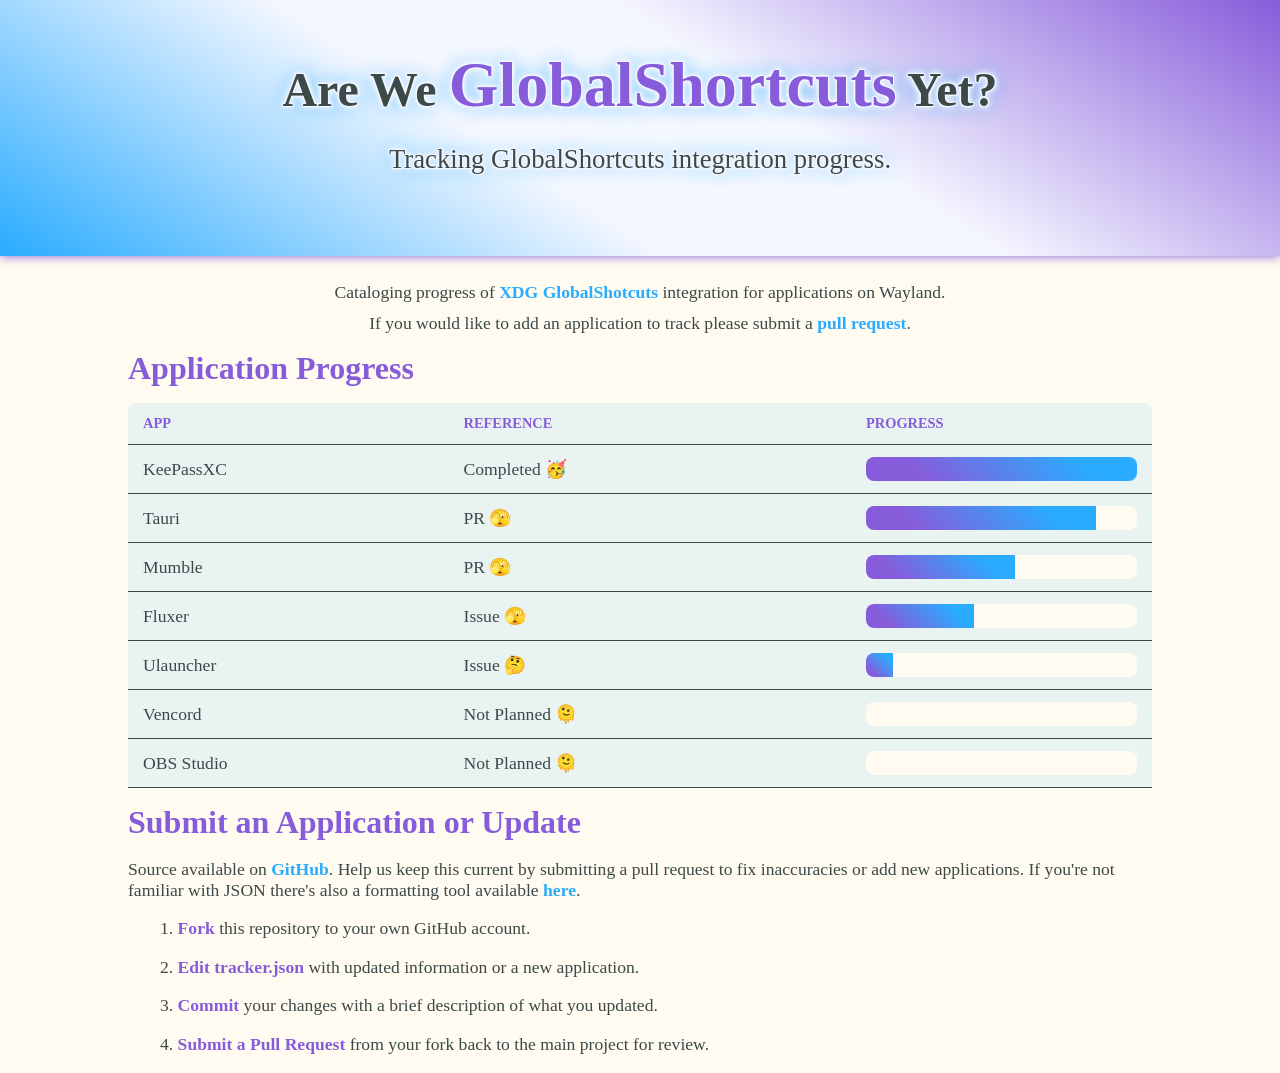
==== index.html @ cee5f689 "add formatting tool" ====
<!DOCTYPE html>
<html>
    <head>
        <meta charset="UTF-8">
        <meta name="viewport" content="width=device-width, initial-scale=1.0">
        <title>Are We GlobalShortcuts Yet?</title>
        <link rel="stylesheet" href="styles/style.css">
    </head>
    <body>
        <div id="header">
            <div id="logo">
                <h1 class="glow" id="title">Are We <a href="#progress">GlobalShortcuts</a> Yet?</h1>
                <h2 class="glow" id="subtitle">Tracking GlobalShortcuts integration progress.</h2>
            </div>
        </div>
        <div id="content">
            <p class="description">
                Cataloging progress of
                <a href="https://flatpak.github.io/xdg-desktop-portal/docs/doc-org.freedesktop.portal.GlobalShortcuts.html" target="_blank">
                XDG GlobalShotcuts</a> integration for applications on Wayland.
            </p>
            <p class="description">
                If you would like to add an application to track please submit a <a href="#contrib">pull request</a>.
            </p>
            <div id="progress" class="section">
                <h1>Application Progress</h1>
            </div>
            <div id="contrib" class="section">
                <h1>Submit an Application or Update</h1>
                <p id="contrib-text">
                    Source available on <a href="https://github.com/AreWeGlobalShortcutsYet/areweglobalshortcutsyet.github.io" target="_blank">GitHub</a>.
                    Help us keep this current by submitting a pull request to fix inaccuracies or add new applications.
                    If you're not familiar with JSON there's also a formatting tool available <a href="/format.html">here</a>.
                </p>
                <div id="contrib-steps">
                    <p>1. <span>Fork</span> this repository to your own GitHub account.</p>
                    <p>2. <span>Edit tracker.json</span> with updated information or a new application.</p>
                    <p>3. <span>Commit</span> your changes with a brief description of what you updated.</p>
                    <p>4. <span>Submit a Pull Request</span> from your fork back to the main project for review.</p>
                </div>
            </div>
        </div>
        <script src="script/main.js"></script>
    </body>
</html>
---- styles/style.css ----
:root {
    color-scheme: light dark;
    --bg: light-dark(#fffbf0, #293737);
    --bg-alt: light-dark(#f5f7ff, #2a3350);
    --fg: light-dark(#3b4949, #faf2db);
    --fg-alt: light-dark(#41362e, #dbe0f2);
    --accent: light-dark(#29acff, #29acff);
    --accent-alt: light-dark(#875cda, #ff004d);
    --logo: url("../assets/images/xdg-portal-light.png");
}

@media (prefers-color-scheme: dark) {
    :root {
        --logo: url("../assets/images/xdg-portal-dark.png");
    }
}

@font-face {
    font-family: ubuntu;
    src: url('../assets/fonts/Ubuntu-Regular.ttf') format('truetype');
}

* {
    font-family: ubuntu;
}

body {
    margin: 0;
    background-color: var(--bg);
    color: var(--fg );
    font-size: 16px;
}

button {
  background-color: var(--accent);
  color: var(--bg);
  border: none;
  padding: 0.75rem 1.5rem;
  font-size: 1rem;
  border-radius: 0.5rem;
  cursor: pointer;
  transition: background-color 0.3s ease, transform 0.1s ease;
}

button:hover {
  background-color: var(--accent-alt);
}

select {
  background-color: var(--accent);
  color: var(--bg);
  border: none;
  text-align: center;
  font-size: 1rem;
  border-radius: 0.5rem;
  cursor: pointer;
  transition: background-color 0.3s ease, transform 0.1s ease;

  appearance: none;
  -webkit-appearance: none;
  -moz-appearance: none;
}

select:hover {
  background-color: var(--accent-alt);
}

select option {
  background-color: var(--bg-alt);
  color: var(--fg);
}

#header {
    display: flex;
    justify-content: center;
    overflow: hidden;
    text-align: center;
    text-shadow: 0 0 2px var(--bg-alt), 0 0 6px var(--bg-alt), 0 0 10px var(--accent);
    background: linear-gradient(33deg, var(--accent) 0%, var(--bg-alt) 40%, var(--bg-alt) 60%, var(--accent-alt) 100%);
    box-shadow: 0px 0px 10px 0px var(--accent-alt);
}

#logo {
    image-rendering: pixelated;
    background-image: var(--logo);
    background-repeat: no-repeat;
    background-position: center;
    background-size: contain;
    margin: auto;
    flex-shrink: 0;
    width: 800px;
    height: 256px;
}

.glow {
  text-shadow: -1px -1px 0 var(--bg-alt), 1px -1px 0 var(--bg-alt), -1px 1px 0 var(--bg-alt), 1px 1px 0 var(--bg-alt), 0 0 2px var(--bg-alt), 0 0 5px var(--bg-alt), 0 0 7px var(--bg-alt), 0 0 9px var(--bg-alt), 0 0 20px var(--accent);;
}

#title {
    font-size: clamp(1.5rem, 5vw, 3rem);
    font-weight: 750;
    margin: auto;
    padding-top: 3rem;
    max-width: 90vw;
    text-align: center;
}

#title a {
    font-size: clamp(2.67rem, 5vw, 4.20rem);
    color: var(--accent-alt);
}

#subtitle {
    font-size: clamp(1.1rem, 3vw, 1.67rem);
    font-weight: 250;
    max-width: 75vw;
    text-align: center;
    margin-inline: auto;
}

#content {
    padding-top: 1rem;
    max-width: 80vw;
    margin: auto;
    font-size: 1.1rem;
    font-weight: 250;
}

.description {
    text-align: center;
    margin: 10px 0px auto auto;
}

a {
    font-weight: 750;
    color: var(--accent);
    text-decoration: none;
}

.section h1 {
    font-size: clamp(1.1rem, 3vw, 2rem);
    color: var(--accent-alt);
    margin: 0;
    padding-top: 1rem;
}

.progress-table {
    width: 100%;
    margin: 1rem auto auto auto;
    border-collapse: collapse;
    text-align: left;
    background-color: color-mix(in srgb, var(--accent), transparent 90%);
    border-radius: 8px 8px 0 0;
    overflow: hidden;
}
.progress-table th, .progress-table td {
    padding: 12px 15px;
    border-bottom: 1px solid var(--fg);
}
.progress-table th {
    font-weight: 750;
    color: var(--accent-alt);
    text-transform: uppercase;
    font-size: 0.9rem;
}
.progress-table td a {
    color: var(--fg);
    text-decoration: none;
    font-weight: 500;
}
.progress-table td a:hover {
    color: var(--accent);
}
.refernce-cell {
    font-size: 1.2rem;
}
.progress-bg {
    background-color: var(--bg);
    border-radius: 8px;
    height: 24px;
    width: 100%;
    display: inline-block;
    vertical-align: middle;
    overflow: hidden;
    margin-right: 8px;
}
.progress-fill {
    background: linear-gradient(45deg, var(--accent-alt) 20%, var(--accent) 80%);
    height: 100%;
    transition: width 0.5s ease-in-out;
}

#contrib-steps {
    padding-left: 2rem;
}

#contrib-steps p span {
    font-weight: 750;
    color: var(--accent-alt)
}

#formatter {
    display: flex;
    gap: 1rem;
    margin: 1rem auto;
    justify-content: center;
}

#editor {
    display: none;
    max-width: 500px;
    margin: auto;
    background: var(--bg-alt);
    padding: 20px;
    border-radius: 8px;
}

#editor p {
    margin: 0.5rem;
}

.editor-form {
    display: flex;
    flex-direction: column;
    gap: 10px;
}

.checkbox-group {
    display: grid;
    grid-template-columns: 2rem calc(100% - 2rem);
    gap: 10px;
}

#btn-submit {
    margin-top: 10px;
}

#btn-cancel {
    background: var(--accent-alt);
}

#output-container {
    display: none;
    margin-top: 2rem;
}

#json-result {
    width: 100%;
    height: 400px;
    font-family: monospace;
    background: var(--bg-alt);
    color: var(--fg);
    padding: 10px;
    border-radius: 8px;
}

.copy-wrapper {
    display: flex;
    justify-content: center;
    margin-top: 10px;
}
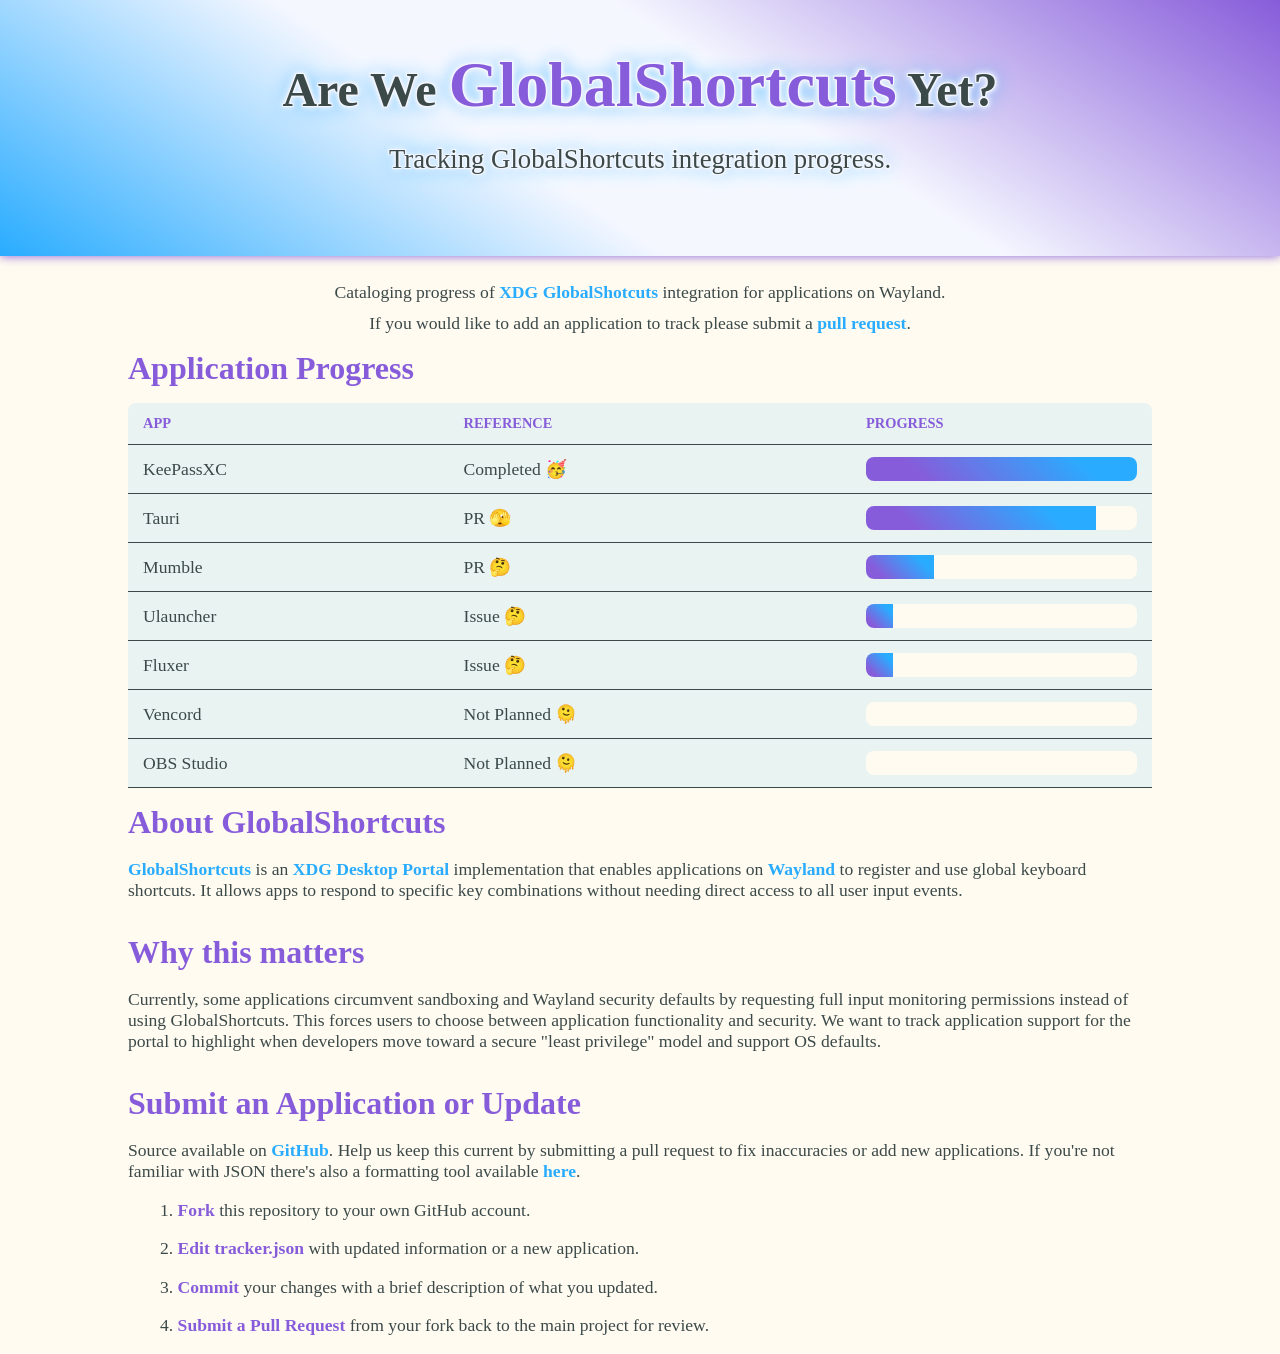
==== commit 079c3150: "oopsie" ====
--- a/index.html
+++ b/index.html
@@ -16,14 +16,26 @@
         <div id="content">
             <p class="description">
                 Cataloging progress of
-                <a href="https://flatpak.github.io/xdg-desktop-portal/docs/doc-org.freedesktop.portal.GlobalShortcuts.html" target="_blank">
-                XDG GlobalShotcuts</a> integration for applications on Wayland.
+                <a href="#about">XDG GlobalShotcuts</a> integration for applications on Wayland.
             </p>
             <p class="description">
                 If you would like to add an application to track please submit a <a href="#contrib">pull request</a>.
             </p>
             <div id="progress" class="section">
                 <h1>Application Progress</h1>
+            </div>
+            <div id="about" class="section">
+                <h1>About GlobalShortcuts</h1>
+                <p>
+                    <a href="https://flatpak.github.io/xdg-desktop-portal/docs/doc-org.freedesktop.portal.GlobalShortcuts.html" target="_blank">GlobalShortcuts</a> is an <a href="https://flatpak.github.io/xdg-desktop-portal/docs/index.html" target="_blank">XDG Desktop Portal</a> implementation that enables applications on <a href="https://wayland.freedesktop.org/" target="_blank">Wayland</a> to register and use global keyboard shortcuts.
+                    It allows apps to respond to specific key combinations without needing direct access to all user input events.
+                </p>
+            </div>
+            <div id="why" class="section">
+                <h1>Why this matters</h1>
+                <p>
+                    Currently, some applications circumvent sandboxing and Wayland security defaults by requesting full input monitoring permissions instead of using GlobalShortcuts. This forces users to choose between application functionality and security. We want to track application support for the portal to highlight when developers move toward a secure "least privilege" model and support OS defaults.
+                </p>
             </div>
             <div id="contrib" class="section">
                 <h1>Submit an Application or Update</h1>
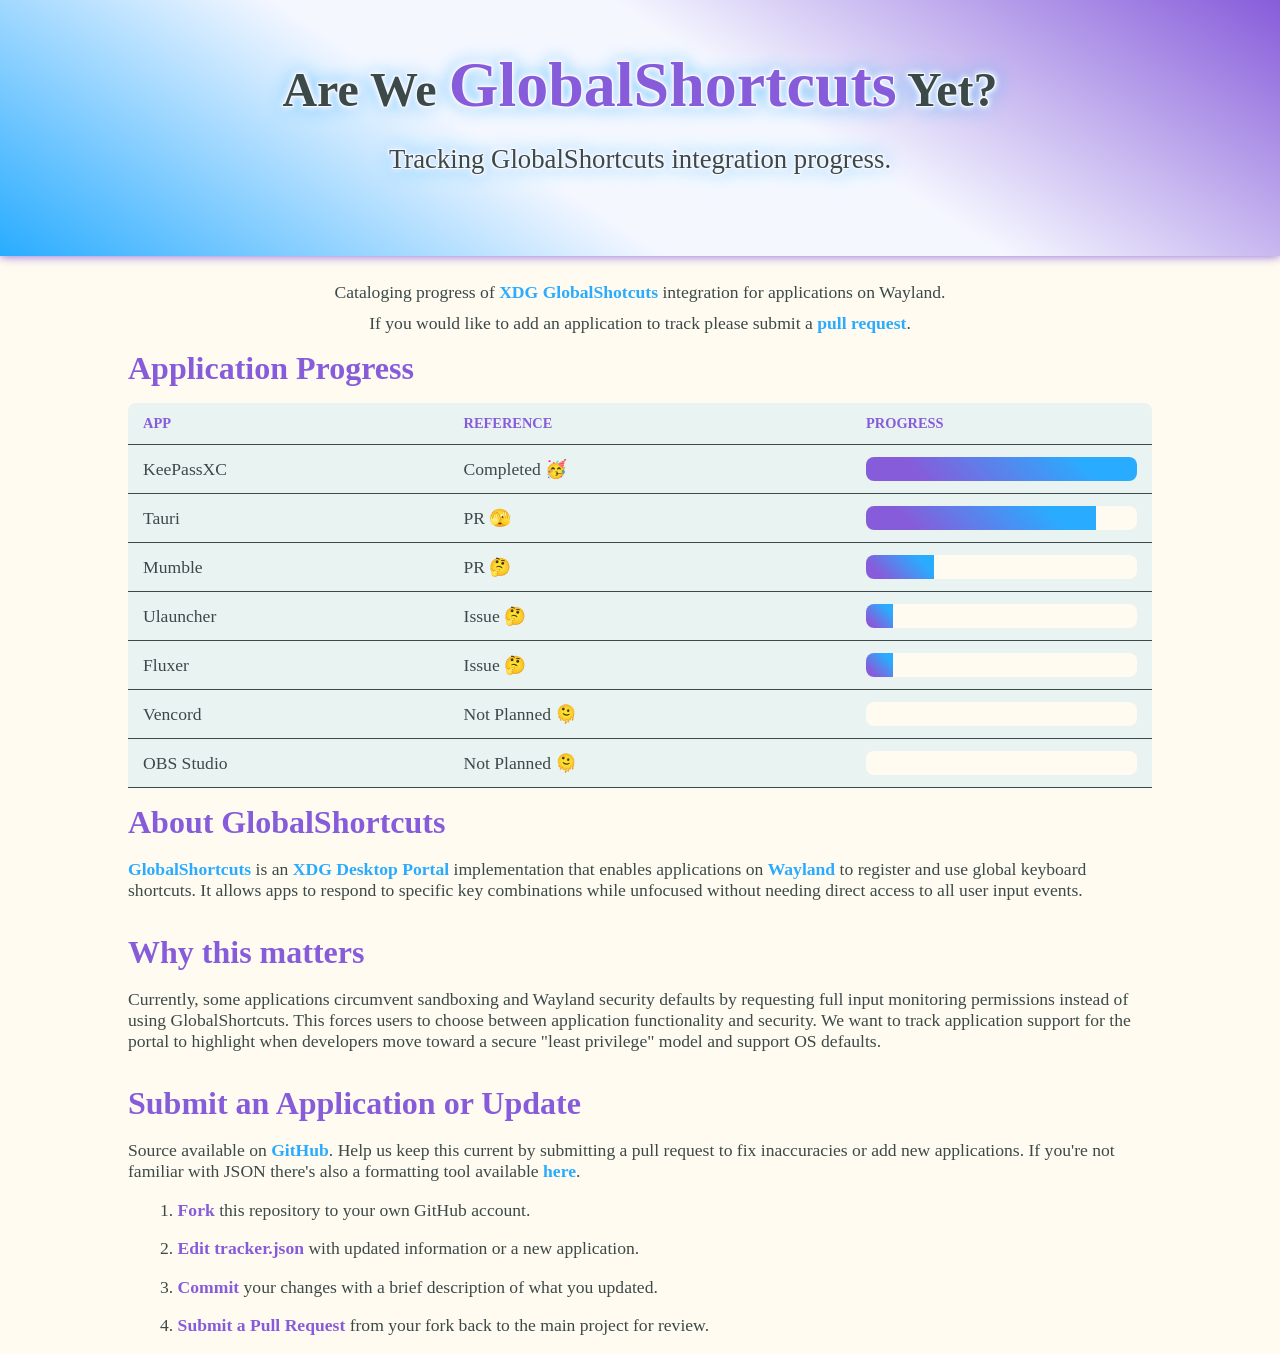
==== commit 49f3a99e: "add open graph tags" ====
--- a/index.html
+++ b/index.html
@@ -3,6 +3,12 @@
     <head>
         <meta charset="UTF-8">
         <meta name="viewport" content="width=device-width, initial-scale=1.0">
+
+        <meta property="og:description" content="Cataloging the progress of XDG GlobalShortcuts integration for applications on Wayland.">
+        <meta property="og:type" content="website">
+        <meta property="og:url" content="https://areweglobalshortcutsyet.github.io/">
+        <meta property="og:image" content="https://areweglobalshortcutsyet.github.io/assets/images/logo.png">
+
         <title>Are We GlobalShortcuts Yet?</title>
         <link rel="stylesheet" href="styles/style.css">
     </head>
@@ -28,7 +34,7 @@
                 <h1>About GlobalShortcuts</h1>
                 <p>
                     <a href="https://flatpak.github.io/xdg-desktop-portal/docs/doc-org.freedesktop.portal.GlobalShortcuts.html" target="_blank">GlobalShortcuts</a> is an <a href="https://flatpak.github.io/xdg-desktop-portal/docs/index.html" target="_blank">XDG Desktop Portal</a> implementation that enables applications on <a href="https://wayland.freedesktop.org/" target="_blank">Wayland</a> to register and use global keyboard shortcuts.
-                    It allows apps to respond to specific key combinations without needing direct access to all user input events.
+                    It allows apps to respond to specific key combinations while unfocused without needing direct access to all user input events.
                 </p>
             </div>
             <div id="why" class="section">
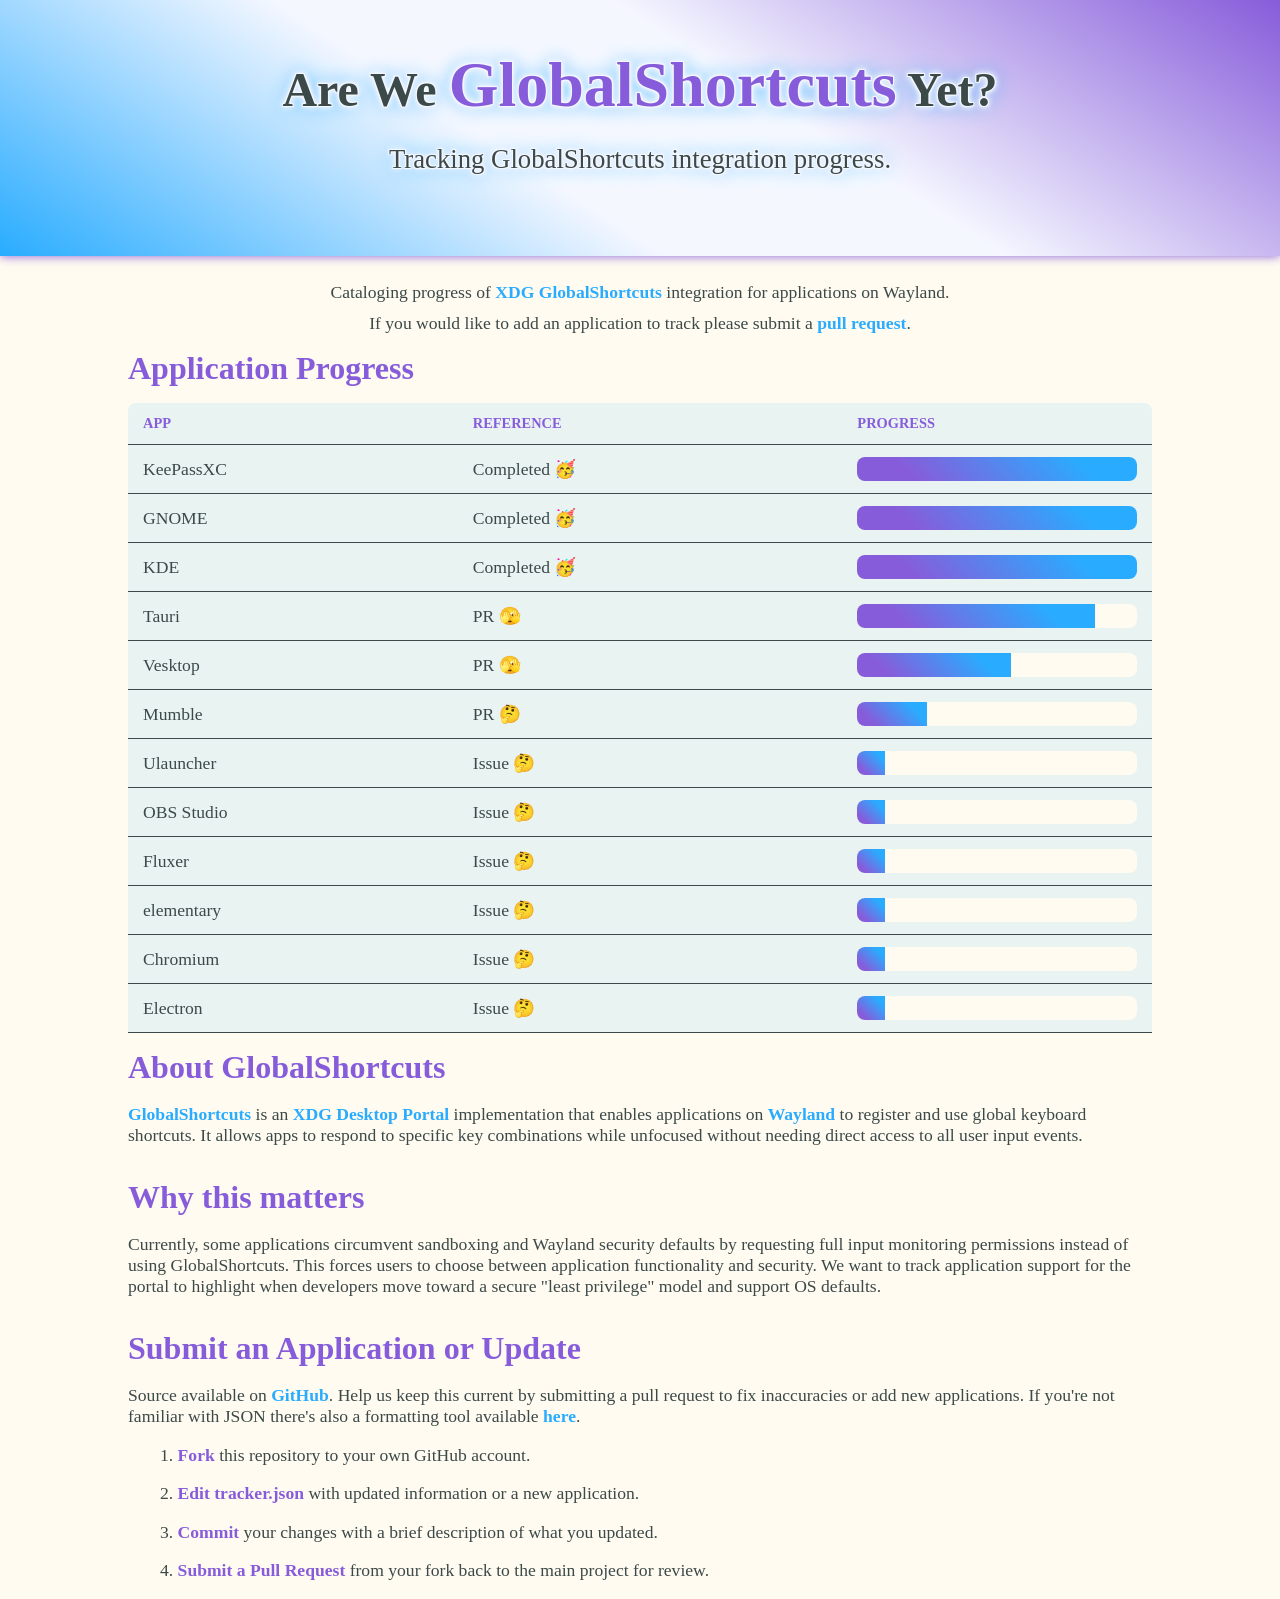
==== commit e7086082: "Merge pull request #1 from krendil/main Fix typo on main page" ====
--- a/index.html
+++ b/index.html
@@ -22,7 +22,7 @@
         <div id="content">
             <p class="description">
                 Cataloging progress of
-                <a href="#about">XDG GlobalShotcuts</a> integration for applications on Wayland.
+                <a href="#about">XDG GlobalShortcuts</a> integration for applications on Wayland.
             </p>
             <p class="description">
                 If you would like to add an application to track please submit a <a href="#contrib">pull request</a>.
